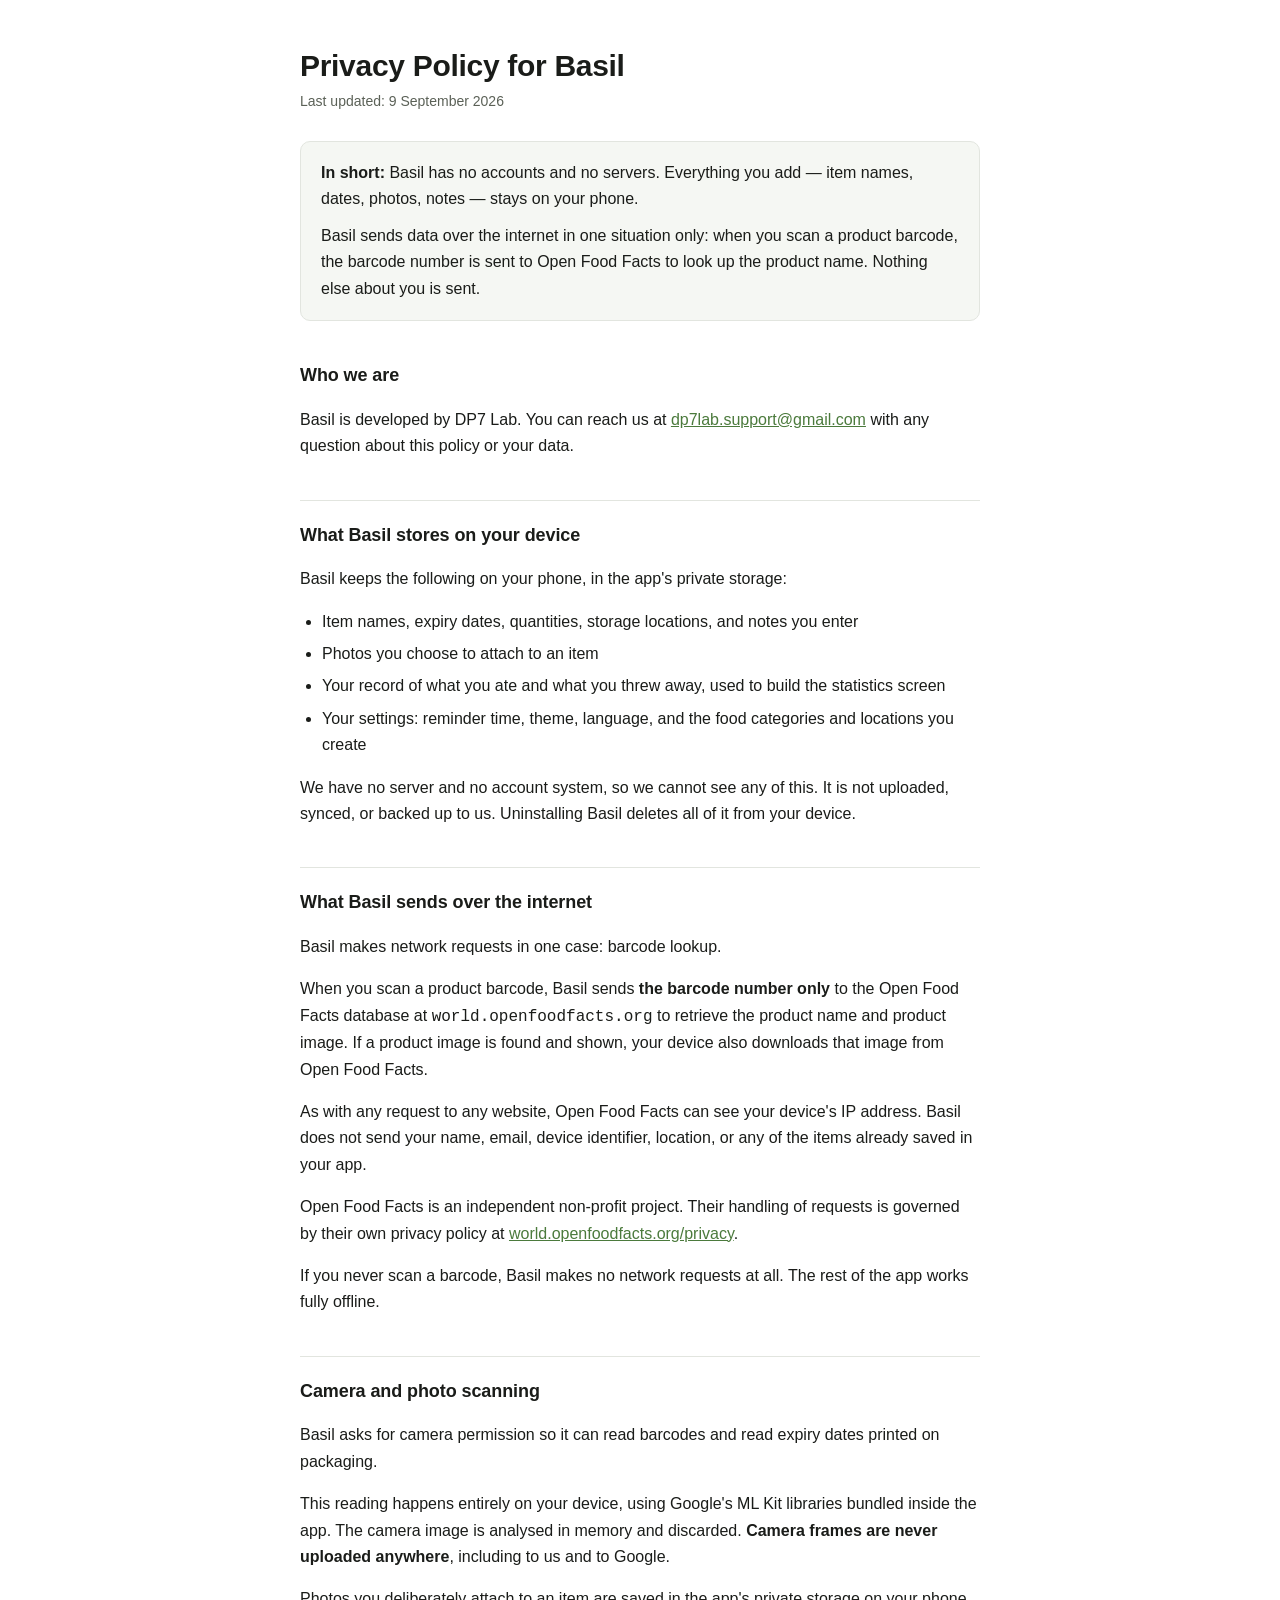
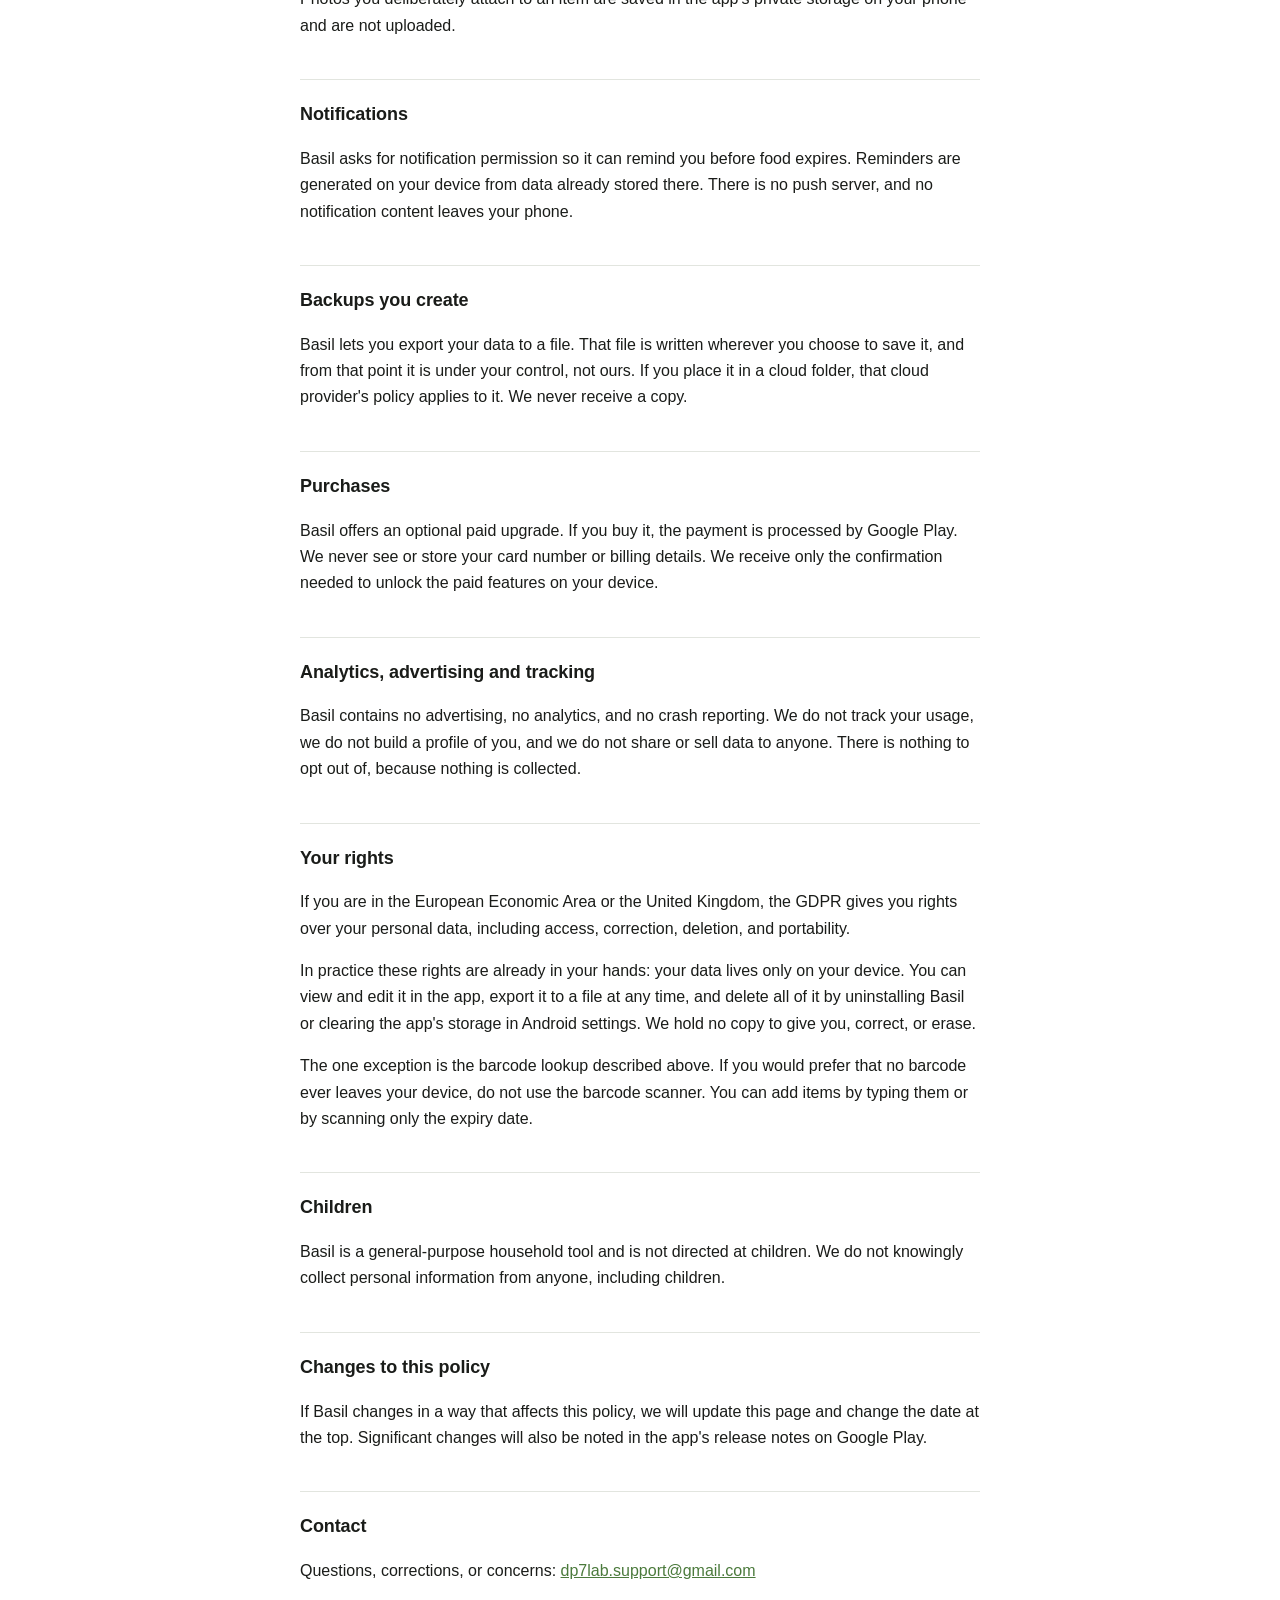
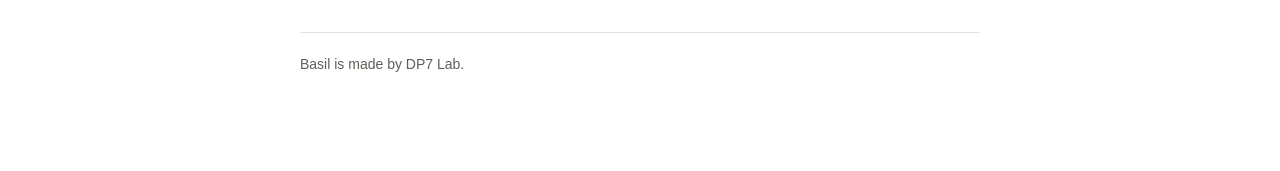
==== privacy.html @ 4e216441 "Trang Basil và chính sách quyền riêng tư Co-Authored-By: Claude Opus 5 <noreply@anthropic.com>" ====
<!doctype html>
<html lang="en">
<head>
<meta charset="utf-8">
<meta name="viewport" content="width=device-width, initial-scale=1">
<title>Basil — Privacy Policy</title>
<style>
  :root {
    color-scheme: light dark;
    --bg: #ffffff;
    --fg: #1a1c19;
    --muted: #5b6157;
    --rule: #e2e5df;
    --accent: #4b7a3c;
    --card: #f5f7f3;
  }
  @media (prefers-color-scheme: dark) {
    :root {
      --bg: #12140f;
      --fg: #e3e5de;
      --muted: #a8b0a2;
      --rule: #2c302a;
      --accent: #9ccb87;
      --card: #1a1d18;
    }
  }
  * { box-sizing: border-box; }
  body {
    margin: 0;
    padding: 48px 20px 96px;
    background: var(--bg);
    color: var(--fg);
    font: 16px/1.65 -apple-system, BlinkMacSystemFont, "Segoe UI", Roboto, Helvetica, Arial, sans-serif;
  }
  main { max-width: 680px; margin: 0 auto; }
  h1 { font-size: 30px; line-height: 1.2; margin: 0 0 6px; letter-spacing: -0.01em; }
  h2 {
    font-size: 18px; margin: 40px 0 10px; padding-top: 20px;
    border-top: 1px solid var(--rule); letter-spacing: -0.005em;
  }
  h2:first-of-type { border-top: 0; padding-top: 0; }
  p, li { color: var(--fg); }
  ul { padding-left: 22px; }
  li { margin: 6px 0; }
  .meta { color: var(--muted); font-size: 14px; margin: 0 0 28px; }
  .summary {
    background: var(--card); border: 1px solid var(--rule); border-radius: 10px;
    padding: 18px 20px; margin: 28px 0 8px;
  }
  .summary p { margin: 0 0 10px; }
  .summary p:last-child { margin-bottom: 0; }
  strong { font-weight: 600; }
  a { color: var(--accent); }
  footer {
    margin-top: 48px; padding-top: 20px; border-top: 1px solid var(--rule);
    color: var(--muted); font-size: 14px;
  }
</style>
</head>
<body>
<main>

<h1>Privacy Policy for Basil</h1>
<p class="meta">Last updated: 9 September 2026</p>

<div class="summary">
  <p><strong>In short:</strong> Basil has no accounts and no servers. Everything you add — item names, dates, photos, notes — stays on your phone.</p>
  <p>Basil sends data over the internet in one situation only: when you scan a product barcode, the barcode number is sent to Open Food Facts to look up the product name. Nothing else about you is sent.</p>
</div>

<h2>Who we are</h2>
<p>Basil is developed by DP7 Lab. You can reach us at <a href="mailto:dp7lab.support@gmail.com">dp7lab.support@gmail.com</a> with any question about this policy or your data.</p>

<h2>What Basil stores on your device</h2>
<p>Basil keeps the following on your phone, in the app's private storage:</p>
<ul>
  <li>Item names, expiry dates, quantities, storage locations, and notes you enter</li>
  <li>Photos you choose to attach to an item</li>
  <li>Your record of what you ate and what you threw away, used to build the statistics screen</li>
  <li>Your settings: reminder time, theme, language, and the food categories and locations you create</li>
</ul>
<p>We have no server and no account system, so we cannot see any of this. It is not uploaded, synced, or backed up to us. Uninstalling Basil deletes all of it from your device.</p>

<h2>What Basil sends over the internet</h2>
<p>Basil makes network requests in one case: barcode lookup.</p>
<p>When you scan a product barcode, Basil sends <strong>the barcode number only</strong> to the Open Food Facts database at <code>world.openfoodfacts.org</code> to retrieve the product name and product image. If a product image is found and shown, your device also downloads that image from Open Food Facts.</p>
<p>As with any request to any website, Open Food Facts can see your device's IP address. Basil does not send your name, email, device identifier, location, or any of the items already saved in your app.</p>
<p>Open Food Facts is an independent non-profit project. Their handling of requests is governed by their own privacy policy at <a href="https://world.openfoodfacts.org/privacy" rel="noopener">world.openfoodfacts.org/privacy</a>.</p>
<p>If you never scan a barcode, Basil makes no network requests at all. The rest of the app works fully offline.</p>

<h2>Camera and photo scanning</h2>
<p>Basil asks for camera permission so it can read barcodes and read expiry dates printed on packaging.</p>
<p>This reading happens entirely on your device, using Google's ML Kit libraries bundled inside the app. The camera image is analysed in memory and discarded. <strong>Camera frames are never uploaded anywhere</strong>, including to us and to Google.</p>
<p>Photos you deliberately attach to an item are saved in the app's private storage on your phone and are not uploaded.</p>

<h2>Notifications</h2>
<p>Basil asks for notification permission so it can remind you before food expires. Reminders are generated on your device from data already stored there. There is no push server, and no notification content leaves your phone.</p>

<h2>Backups you create</h2>
<p>Basil lets you export your data to a file. That file is written wherever you choose to save it, and from that point it is under your control, not ours. If you place it in a cloud folder, that cloud provider's policy applies to it. We never receive a copy.</p>

<h2>Purchases</h2>
<p>Basil offers an optional paid upgrade. If you buy it, the payment is processed by Google Play. We never see or store your card number or billing details. We receive only the confirmation needed to unlock the paid features on your device.</p>

<h2>Analytics, advertising and tracking</h2>
<p>Basil contains no advertising, no analytics, and no crash reporting. We do not track your usage, we do not build a profile of you, and we do not share or sell data to anyone. There is nothing to opt out of, because nothing is collected.</p>

<h2>Your rights</h2>
<p>If you are in the European Economic Area or the United Kingdom, the GDPR gives you rights over your personal data, including access, correction, deletion, and portability.</p>
<p>In practice these rights are already in your hands: your data lives only on your device. You can view and edit it in the app, export it to a file at any time, and delete all of it by uninstalling Basil or clearing the app's storage in Android settings. We hold no copy to give you, correct, or erase.</p>
<p>The one exception is the barcode lookup described above. If you would prefer that no barcode ever leaves your device, do not use the barcode scanner. You can add items by typing them or by scanning only the expiry date.</p>

<h2>Children</h2>
<p>Basil is a general-purpose household tool and is not directed at children. We do not knowingly collect personal information from anyone, including children.</p>

<h2>Changes to this policy</h2>
<p>If Basil changes in a way that affects this policy, we will update this page and change the date at the top. Significant changes will also be noted in the app's release notes on Google Play.</p>

<h2>Contact</h2>
<p>Questions, corrections, or concerns: <a href="mailto:dp7lab.support@gmail.com">dp7lab.support@gmail.com</a></p>

<footer>Basil is made by DP7 Lab.</footer>

</main>
</body>
</html>
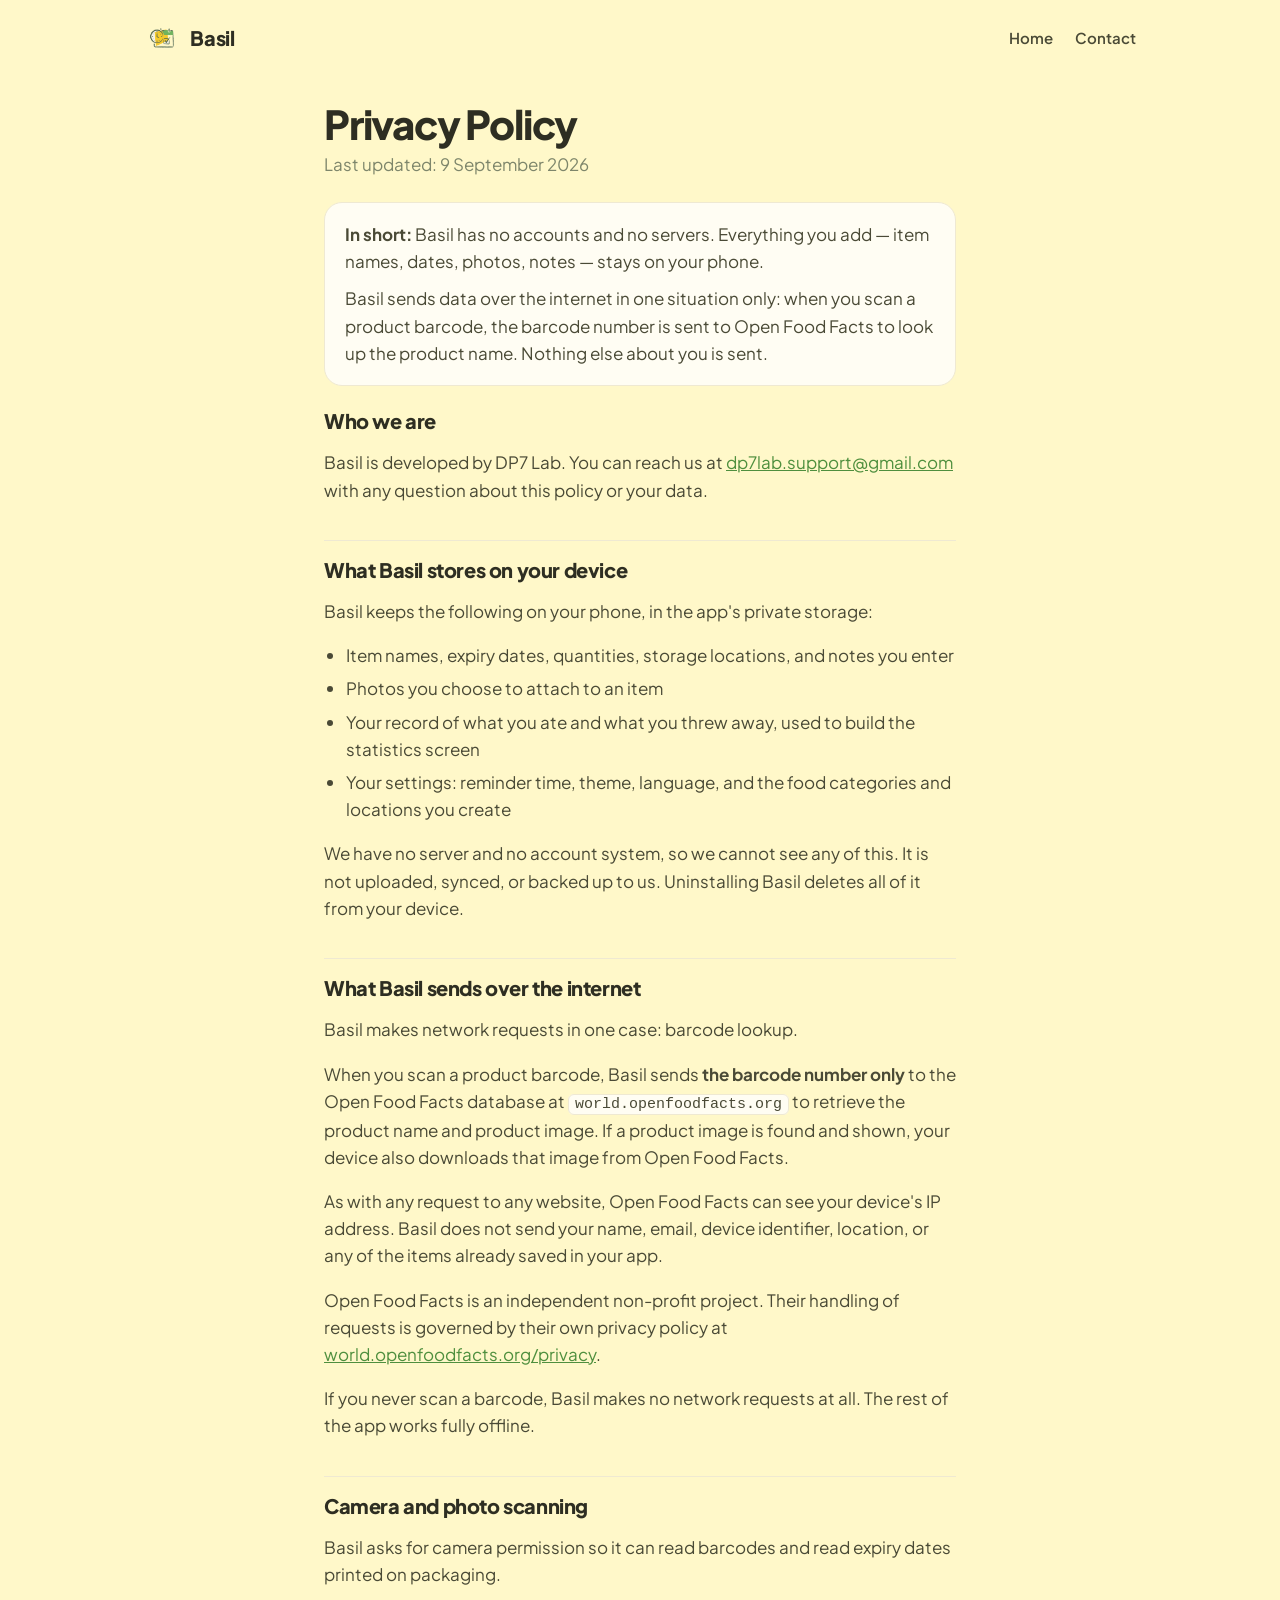
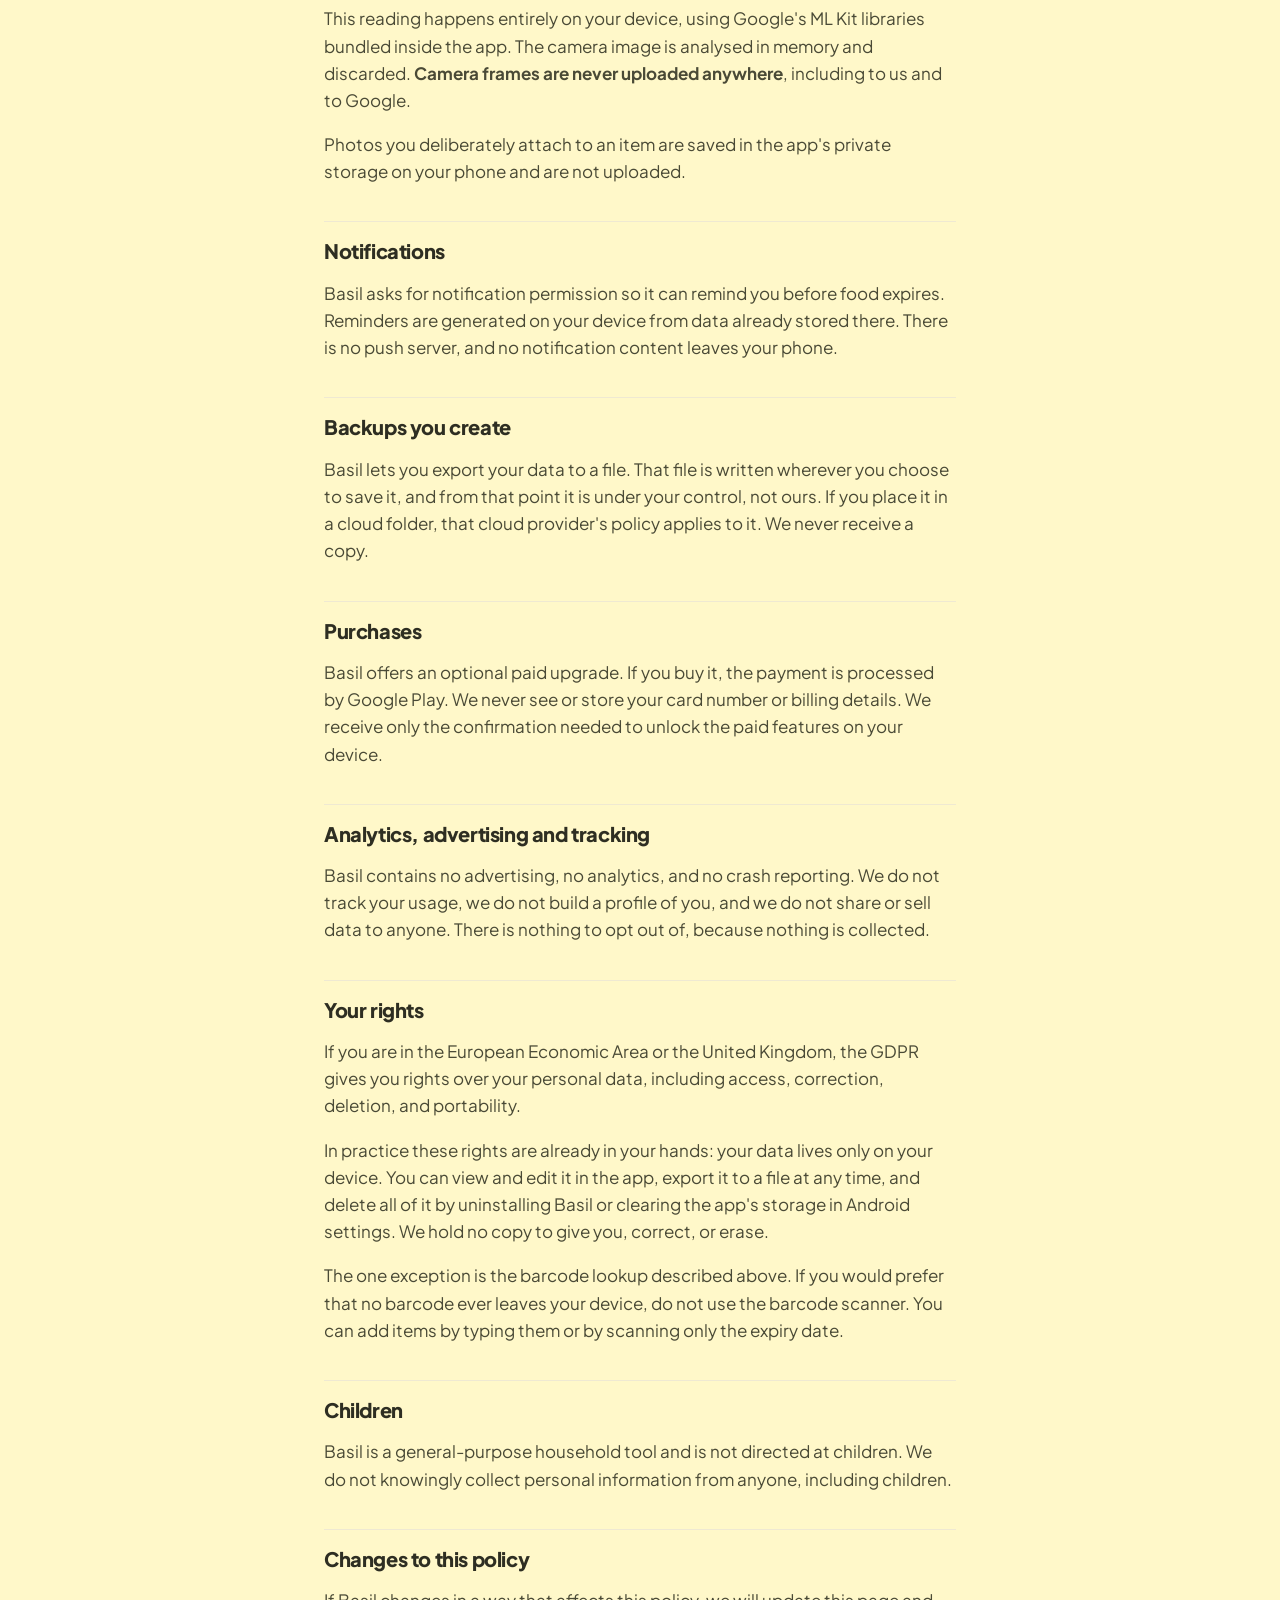
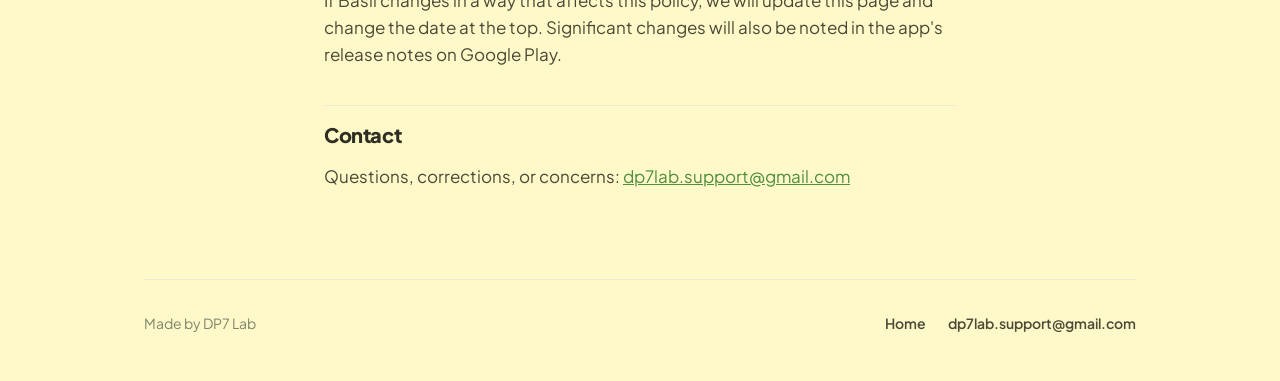
==== commit 0b678216: "Làm lại trang giới thiệu: logo thật, ảnh không khung giả, bố cục gọn, chính sách cùng thiết kế Co-Au" ====
--- a/privacy.html
+++ b/privacy.html
@@ -3,65 +3,32 @@
 <head>
 <meta charset="utf-8">
 <meta name="viewport" content="width=device-width, initial-scale=1">
-<title>Basil — Privacy Policy</title>
-<style>
-  :root {
-    color-scheme: light dark;
-    --bg: #ffffff;
-    --fg: #1a1c19;
-    --muted: #5b6157;
-    --rule: #e2e5df;
-    --accent: #4b7a3c;
-    --card: #f5f7f3;
-  }
-  @media (prefers-color-scheme: dark) {
-    :root {
-      --bg: #12140f;
-      --fg: #e3e5de;
-      --muted: #a8b0a2;
-      --rule: #2c302a;
-      --accent: #9ccb87;
-      --card: #1a1d18;
-    }
-  }
-  * { box-sizing: border-box; }
-  body {
-    margin: 0;
-    padding: 48px 20px 96px;
-    background: var(--bg);
-    color: var(--fg);
-    font: 16px/1.65 -apple-system, BlinkMacSystemFont, "Segoe UI", Roboto, Helvetica, Arial, sans-serif;
-  }
-  main { max-width: 680px; margin: 0 auto; }
-  h1 { font-size: 30px; line-height: 1.2; margin: 0 0 6px; letter-spacing: -0.01em; }
-  h2 {
-    font-size: 18px; margin: 40px 0 10px; padding-top: 20px;
-    border-top: 1px solid var(--rule); letter-spacing: -0.005em;
-  }
-  h2:first-of-type { border-top: 0; padding-top: 0; }
-  p, li { color: var(--fg); }
-  ul { padding-left: 22px; }
-  li { margin: 6px 0; }
-  .meta { color: var(--muted); font-size: 14px; margin: 0 0 28px; }
-  .summary {
-    background: var(--card); border: 1px solid var(--rule); border-radius: 10px;
-    padding: 18px 20px; margin: 28px 0 8px;
-  }
-  .summary p { margin: 0 0 10px; }
-  .summary p:last-child { margin-bottom: 0; }
-  strong { font-weight: 600; }
-  a { color: var(--accent); }
-  footer {
-    margin-top: 48px; padding-top: 20px; border-top: 1px solid var(--rule);
-    color: var(--muted); font-size: 14px;
-  }
-</style>
+<title>Privacy Policy — Basil</title>
+<meta name="description" content="How Basil handles your data: no account, no servers, everything stays on your phone.">
+<link rel="icon" type="image/png" href="img/favicon.png">
+<link rel="apple-touch-icon" href="img/apple-touch-icon.png">
+<link rel="preconnect" href="https://fonts.googleapis.com">
+<link rel="preconnect" href="https://fonts.gstatic.com" crossorigin>
+<link href="https://fonts.googleapis.com/css2?family=Plus+Jakarta+Sans:wght@400;500;600;700;800&display=swap" rel="stylesheet">
+<link rel="stylesheet" href="style.css">
 </head>
 <body>
-<main>
+<div class="wrap">
 
-<h1>Privacy Policy for Basil</h1>
-<p class="meta">Last updated: 9 September 2026</p>
+  <nav>
+    <a class="brand" href="./"><img src="img/logo.png" alt="" width="36" height="36">Basil</a>
+    <div class="links">
+      <a href="./">Home</a>
+      <a href="mailto:dp7lab.support@gmail.com">Contact</a>
+    </div>
+  </nav>
+
+</div>
+<div class="narrow">
+<article>
+
+<h1>Privacy Policy</h1>
+<p class="muted" style="margin:0">Last updated: 9 September 2026</p>
 
 <div class="summary">
   <p><strong>In short:</strong> Basil has no accounts and no servers. Everything you add — item names, dates, photos, notes — stays on your phone.</p>
@@ -119,8 +86,16 @@
 <h2>Contact</h2>
 <p>Questions, corrections, or concerns: <a href="mailto:dp7lab.support@gmail.com">dp7lab.support@gmail.com</a></p>
 
-<footer>Basil is made by DP7 Lab.</footer>
-
-</main>
+</article>
+</div>
+<div class="wrap">
+  <footer>
+    <div>Made by DP7 Lab</div>
+    <div class="links">
+      <a href="./">Home</a>
+      <a href="mailto:dp7lab.support@gmail.com">dp7lab.support@gmail.com</a>
+    </div>
+  </footer>
+</div>
 </body>
 </html>
--- a/style.css
+++ b/style.css
@@ -0,0 +1,109 @@
+:root {
+  color-scheme: light;
+  --cream: #FFF8C9;
+  --cream-soft: #FFFBDD;
+  --paper: #FFFDF3;
+  --butter: #E9B83F;
+  --butter-deep: #DCA82C;
+  --on-butter: #3D3212;
+  --leaf: #71B45F;
+  --leaf-deep: #4F8F3E;
+  --ink: #4A4A36;
+  --ink-2: #2E2E22;
+  --muted: #7E866B;
+  --border: #EFE9D2;
+  --urgent: #E0603F;
+  --amber: #E6A23C;
+}
+* { box-sizing: border-box; }
+html { scroll-behavior: smooth; }
+body {
+  margin: 0;
+  background: var(--cream);
+  color: var(--ink);
+  font-family: "Plus Jakarta Sans", -apple-system, BlinkMacSystemFont, "Segoe UI", Roboto, Helvetica, Arial, sans-serif;
+  font-size: 17px; line-height: 1.6;
+  -webkit-font-smoothing: antialiased;
+}
+a { color: var(--leaf-deep); }
+img { max-width: 100%; display: block; }
+.wrap { max-width: 1040px; margin: 0 auto; padding: 0 24px; }
+.narrow { max-width: 680px; margin: 0 auto; padding: 0 24px; }
+
+/* nav */
+nav { display: flex; align-items: center; justify-content: space-between; padding: 20px 0; }
+.brand { display: flex; align-items: center; gap: 10px; font-weight: 800; font-size: 20px; color: var(--ink-2); text-decoration: none; letter-spacing: -0.01em; }
+.brand img { width: 36px; height: 36px; border-radius: 10px; }
+nav .links { display: flex; gap: 22px; font-size: 15px; font-weight: 600; }
+nav .links a { color: var(--ink); text-decoration: none; }
+nav .links a:hover { color: var(--leaf-deep); }
+
+/* type */
+h1 { font-size: clamp(38px, 6vw, 62px); line-height: 1.02; letter-spacing: -0.03em; margin: 0 0 18px; color: var(--ink-2); font-weight: 800; }
+h2 { font-size: clamp(26px, 3.4vw, 34px); line-height: 1.12; letter-spacing: -0.02em; margin: 0 0 12px; color: var(--ink-2); font-weight: 800; }
+.eyebrow { display: inline-flex; align-items: center; gap: 8px; font-size: 13px; font-weight: 700; letter-spacing: .08em; text-transform: uppercase; color: var(--leaf-deep); margin-bottom: 16px; }
+.eyebrow::before { content: ""; width: 8px; height: 8px; border-radius: 50%; background: var(--leaf); }
+.lead { font-size: 19px; color: var(--ink); max-width: 560px; margin: 0 auto 28px; }
+.lead strong { color: var(--ink-2); }
+.muted { color: var(--muted); }
+
+/* buttons */
+.btn { display: inline-flex; align-items: center; gap: 10px; padding: 13px 22px; border-radius: 999px; font-weight: 700; text-decoration: none; font-size: 16px; border: 2px solid transparent; }
+.btn-primary { background: var(--butter); color: var(--on-butter); }
+.btn-primary:hover { background: var(--butter-deep); }
+.btn-ghost { border-color: var(--border); color: var(--ink); background: var(--paper); }
+.btn-ghost:hover { border-color: var(--leaf); }
+.btn-soon { background: var(--paper); color: var(--muted); border-color: var(--border); cursor: default; }
+
+/* hero */
+.hero { text-align: center; padding: 56px 0 36px; }
+.hero .cta { display: flex; flex-wrap: wrap; gap: 12px; justify-content: center; }
+.fineprint { margin-top: 16px; font-size: 14px; color: var(--muted); }
+.fineprint span + span::before { content: "·"; margin: 0 8px; }
+
+/* screenshots */
+.screens { display: grid; grid-template-columns: repeat(3, 1fr); gap: 26px; padding: 28px 0 8px; }
+.screen { text-align: center; }
+.screen img { width: 100%; border-radius: 22px; border: 1px solid var(--border); box-shadow: 0 18px 40px -22px rgba(46,46,34,.45); background: var(--paper); }
+.screen figcaption { margin-top: 14px; font-size: 15px; font-weight: 600; color: var(--ink); }
+
+/* sections */
+section { padding: 48px 0; }
+.features { display: grid; grid-template-columns: repeat(3, 1fr); gap: 20px; }
+.card { background: var(--paper); border: 1px solid var(--border); border-radius: 22px; padding: 24px 24px 22px; }
+.card .k { display: inline-grid; place-items: center; width: 42px; height: 42px; border-radius: 13px; font-weight: 800; margin-bottom: 14px; font-size: 18px; }
+.k-leaf { background: rgba(113,180,95,.16); color: var(--leaf-deep); }
+.k-amber { background: rgba(230,162,60,.18); color: #A86D14; }
+.k-urgent { background: rgba(224,96,63,.14); color: var(--urgent); }
+.card h3 { margin: 0 0 6px; font-size: 19px; color: var(--ink-2); letter-spacing: -0.01em; }
+.card p { margin: 0; font-size: 15.5px; color: var(--ink); }
+
+/* privacy note */
+.note { background: var(--paper); border: 1px solid var(--border); border-radius: 24px; padding: 32px; display: grid; grid-template-columns: 1fr auto; gap: 24px; align-items: center; }
+.note p { margin: 0; max-width: 620px; }
+.note h2 { margin-bottom: 8px; }
+
+/* article (privacy page) */
+article { padding: 28px 0 40px; }
+article h1 { font-size: clamp(30px, 4.6vw, 40px); margin-bottom: 6px; }
+article h2 { font-size: 20px; margin: 36px 0 8px; padding-top: 18px; border-top: 1px solid var(--border); }
+article h2:first-of-type { border-top: 0; padding-top: 0; margin-top: 24px; }
+article ul { padding-left: 22px; }
+article li { margin: 6px 0; }
+article code { font-size: 15px; background: var(--paper); border: 1px solid var(--border); border-radius: 6px; padding: 1px 6px; }
+.summary { background: var(--paper); border: 1px solid var(--border); border-radius: 18px; padding: 18px 20px; margin: 24px 0 8px; }
+.summary p { margin: 0 0 10px; }
+.summary p:last-child { margin-bottom: 0; }
+
+footer { padding: 32px 0 48px; color: var(--muted); font-size: 14px; display: flex; flex-wrap: wrap; gap: 14px 24px; justify-content: space-between; align-items: center; border-top: 1px solid var(--border); margin-top: 32px; }
+footer a { color: var(--ink); text-decoration: none; font-weight: 600; }
+footer a:hover { color: var(--leaf-deep); }
+footer .links { display: flex; gap: 22px; }
+
+@media (max-width: 820px) {
+  nav .links { gap: 16px; }
+  .screens { grid-template-columns: repeat(3, minmax(230px, 1fr)); overflow-x: auto; scroll-snap-type: x mandatory; padding-bottom: 16px; margin: 0 -24px; padding-inline: 24px; }
+  .screen { scroll-snap-align: center; }
+  .features { grid-template-columns: 1fr; }
+  .note { grid-template-columns: 1fr; padding: 26px 22px; }
+}
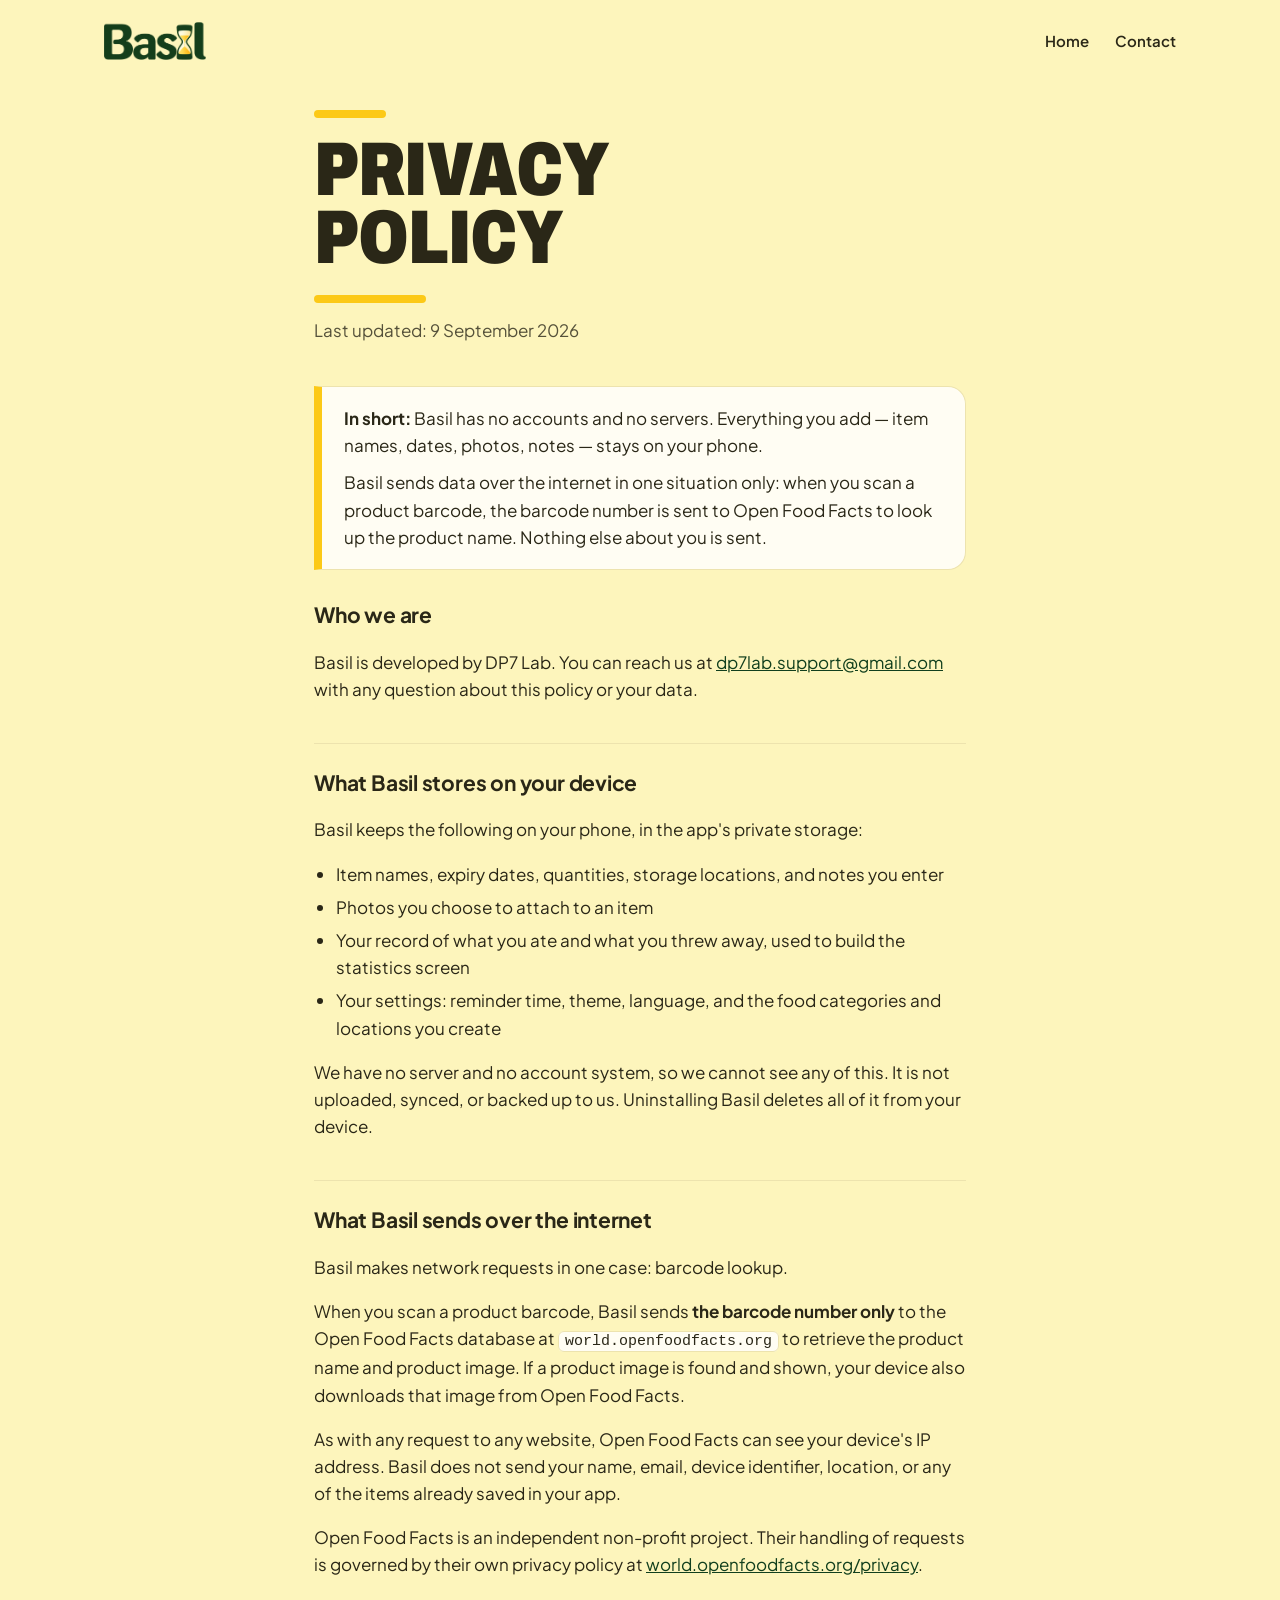
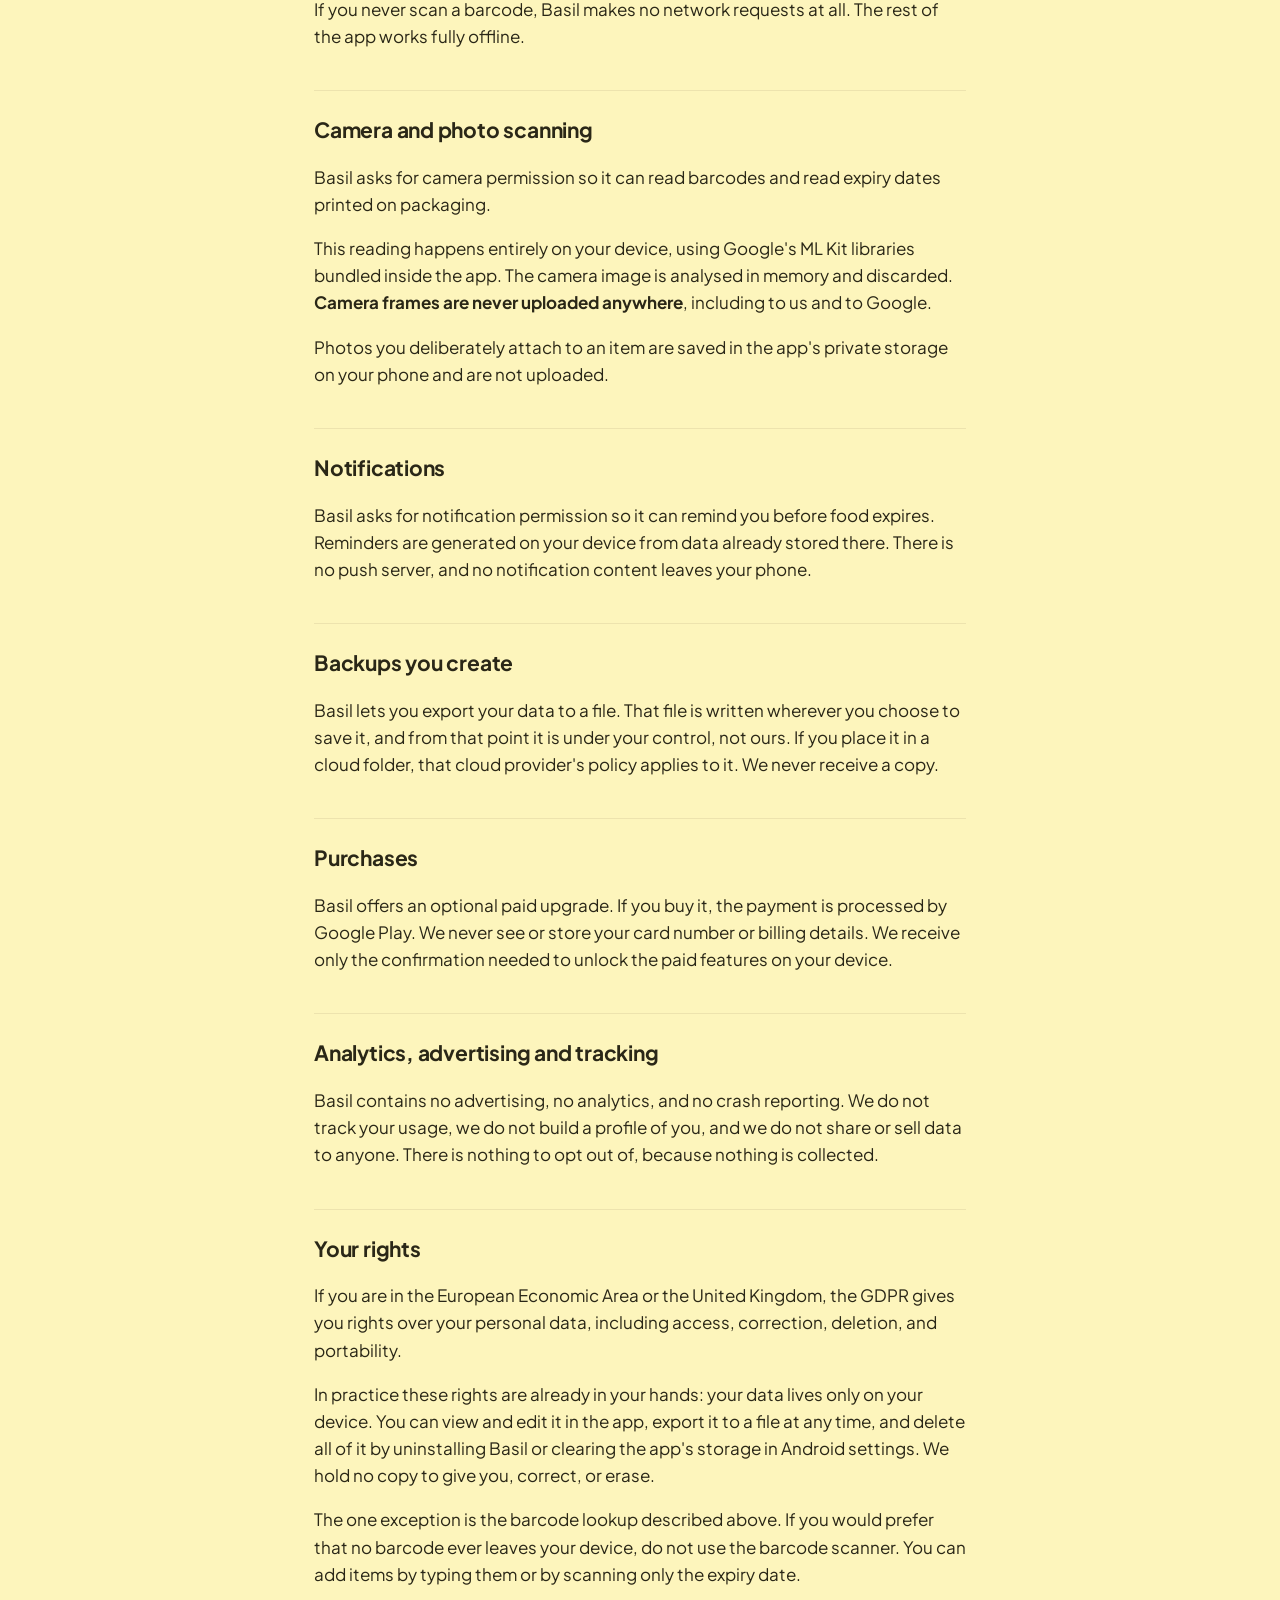
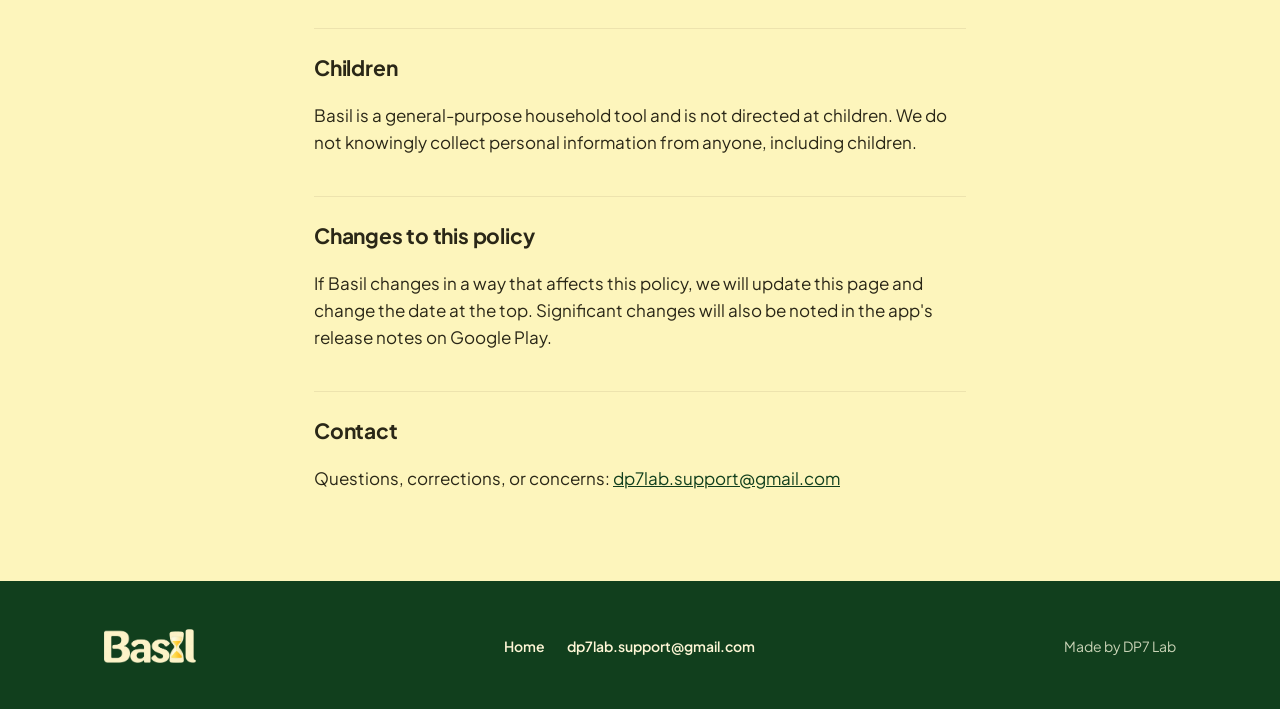
==== commit 2d9570a2: "Thiết kế lại trang theo nhận diện mới Logo chữ Basil mới ở đầu và chân trang, favicon và icon chạm c" ====
--- a/privacy.html
+++ b/privacy.html
@@ -9,26 +9,26 @@
 <link rel="apple-touch-icon" href="img/apple-touch-icon.png">
 <link rel="preconnect" href="https://fonts.googleapis.com">
 <link rel="preconnect" href="https://fonts.gstatic.com" crossorigin>
-<link href="https://fonts.googleapis.com/css2?family=Plus+Jakarta+Sans:wght@400;500;600;700;800&display=swap" rel="stylesheet">
+<meta name="theme-color" content="#FDF5BC">
+<link href="https://fonts.googleapis.com/css2?family=Archivo:wdth,wght@62..125,800..900&family=Plus+Jakarta+Sans:wght@400;500;600;700&display=swap" rel="stylesheet">
 <link rel="stylesheet" href="style.css">
 </head>
 <body>
-<div class="wrap">
-
+<header class="wrap">
   <nav>
-    <a class="brand" href="./"><img src="img/logo.png" alt="" width="36" height="36">Basil</a>
+    <a class="brand" href="./"><img src="img/wordmark.png" alt="Basil" width="480" height="178"></a>
     <div class="links">
       <a href="./">Home</a>
       <a href="mailto:dp7lab.support@gmail.com">Contact</a>
     </div>
   </nav>
-
+</header>
+<div class="narrow">
+<div class="page-head">
+  <h1 class="display lg bars">Privacy<br>policy</h1>
+  <p class="muted" style="margin:14px 0 0">Last updated: 9 September 2026</p>
 </div>
-<div class="narrow">
 <article>
-
-<h1>Privacy Policy</h1>
-<p class="muted" style="margin:0">Last updated: 9 September 2026</p>
 
 <div class="summary">
   <p><strong>In short:</strong> Basil has no accounts and no servers. Everything you add — item names, dates, photos, notes — stays on your phone.</p>
@@ -88,14 +88,15 @@
 
 </article>
 </div>
-<div class="wrap">
-  <footer>
-    <div>Made by DP7 Lab</div>
+<footer class="site-footer">
+  <div class="wrap">
+    <img src="img/wordmark-cream.png" alt="Basil" width="480" height="178">
     <div class="links">
       <a href="./">Home</a>
       <a href="mailto:dp7lab.support@gmail.com">dp7lab.support@gmail.com</a>
     </div>
-  </footer>
-</div>
+    <div>Made by DP7 Lab</div>
+  </div>
+</footer>
 </body>
 </html>
--- a/style.css
+++ b/style.css
@@ -1,109 +1,168 @@
 :root {
   color-scheme: light;
-  --cream: #FFF8C9;
-  --cream-soft: #FFFBDD;
+  --butter: #FDF5BC;
+  --butter-logo: #FDF18F;
+  --cream: #FFFBE3;
   --paper: #FFFDF3;
-  --butter: #E9B83F;
-  --butter-deep: #DCA82C;
-  --on-butter: #3D3212;
-  --leaf: #71B45F;
-  --leaf-deep: #4F8F3E;
-  --ink: #4A4A36;
-  --ink-2: #2E2E22;
-  --muted: #7E866B;
-  --border: #EFE9D2;
-  --urgent: #E0603F;
-  --amber: #E6A23C;
+  --forest: #113F1D;
+  --forest-2: #0C3317;
+  --sand: #FCC917;
+  --sand-deep: #E9B210;
+  --ink: #2A2717;
+  --ink-soft: #55513A;
+  --on-forest: #FEF6D6;
+  --on-forest-soft: #C9D3B6;
+  --line: #EDE3AE;
+  --urgent: #D9542F;
+  --amber: #C98612;
+  --display: "Archivo", "Arial Narrow", "Helvetica Neue", Arial, sans-serif;
+  --body: "Plus Jakarta Sans", -apple-system, BlinkMacSystemFont, "Segoe UI", Roboto, Helvetica, Arial, sans-serif;
 }
 * { box-sizing: border-box; }
 html { scroll-behavior: smooth; }
 body {
   margin: 0;
-  background: var(--cream);
+  background: var(--butter);
   color: var(--ink);
-  font-family: "Plus Jakarta Sans", -apple-system, BlinkMacSystemFont, "Segoe UI", Roboto, Helvetica, Arial, sans-serif;
+  font-family: var(--body);
   font-size: 17px; line-height: 1.6;
   -webkit-font-smoothing: antialiased;
 }
-a { color: var(--leaf-deep); }
+a { color: var(--forest); }
 img { max-width: 100%; display: block; }
-.wrap { max-width: 1040px; margin: 0 auto; padding: 0 24px; }
-.narrow { max-width: 680px; margin: 0 auto; padding: 0 24px; }
+.wrap { max-width: 1120px; margin: 0 auto; padding: 0 24px; }
+.narrow { max-width: 700px; margin: 0 auto; padding: 0 24px; }
 
 /* nav */
-nav { display: flex; align-items: center; justify-content: space-between; padding: 20px 0; }
-.brand { display: flex; align-items: center; gap: 10px; font-weight: 800; font-size: 20px; color: var(--ink-2); text-decoration: none; letter-spacing: -0.01em; }
-.brand img { width: 36px; height: 36px; border-radius: 10px; }
-nav .links { display: flex; gap: 22px; font-size: 15px; font-weight: 600; }
+nav { display: flex; align-items: center; justify-content: space-between; padding: 22px 0; }
+.brand img { height: 38px; width: auto; }
+nav .links { display: flex; gap: 26px; font-size: 15px; font-weight: 600; }
 nav .links a { color: var(--ink); text-decoration: none; }
-nav .links a:hover { color: var(--leaf-deep); }
+nav .links a:hover { color: var(--forest); text-decoration: underline; text-underline-offset: 4px; }
 
-/* type */
-h1 { font-size: clamp(38px, 6vw, 62px); line-height: 1.02; letter-spacing: -0.03em; margin: 0 0 18px; color: var(--ink-2); font-weight: 800; }
-h2 { font-size: clamp(26px, 3.4vw, 34px); line-height: 1.12; letter-spacing: -0.02em; margin: 0 0 12px; color: var(--ink-2); font-weight: 800; }
-.eyebrow { display: inline-flex; align-items: center; gap: 8px; font-size: 13px; font-weight: 700; letter-spacing: .08em; text-transform: uppercase; color: var(--leaf-deep); margin-bottom: 16px; }
-.eyebrow::before { content: ""; width: 8px; height: 8px; border-radius: 50%; background: var(--leaf); }
-.lead { font-size: 19px; color: var(--ink); max-width: 560px; margin: 0 auto 28px; }
-.lead strong { color: var(--ink-2); }
-.muted { color: var(--muted); }
+/* display type, in the voice of the store images */
+.display {
+  font-family: var(--display);
+  font-stretch: 78%;
+  font-weight: 900;
+  text-transform: uppercase;
+  line-height: .9;
+  letter-spacing: -0.005em;
+  margin: 0;
+  color: var(--ink);
+}
+.display.xl { font-size: clamp(54px, 8.4vw, 104px); }
+.display.lg { font-size: clamp(44px, 6vw, 76px); }
+.bars { position: relative; padding: 26px 0 30px; }
+.bars::before, .bars::after { content: ""; position: absolute; left: 0; height: 8px; border-radius: 8px; background: var(--sand); }
+.bars::before { top: 0; width: 72px; }
+.bars::after { bottom: 0; width: 112px; }
+.on-forest .display { color: var(--on-forest); }
+.lead { font-size: 20px; line-height: 1.5; color: var(--ink-soft); margin: 18px 0 0; max-width: 30ch; }
+.on-forest .lead { color: var(--on-forest-soft); }
 
 /* buttons */
-.btn { display: inline-flex; align-items: center; gap: 10px; padding: 13px 22px; border-radius: 999px; font-weight: 700; text-decoration: none; font-size: 16px; border: 2px solid transparent; }
-.btn-primary { background: var(--butter); color: var(--on-butter); }
-.btn-primary:hover { background: var(--butter-deep); }
-.btn-ghost { border-color: var(--border); color: var(--ink); background: var(--paper); }
-.btn-ghost:hover { border-color: var(--leaf); }
-.btn-soon { background: var(--paper); color: var(--muted); border-color: var(--border); cursor: default; }
+.btn { display: inline-flex; align-items: center; gap: 10px; padding: 14px 24px; border-radius: 999px; font-weight: 700; text-decoration: none; font-size: 16px; border: 2px solid transparent; }
+.btn-forest { background: var(--forest); color: var(--on-forest); }
+.btn-forest:hover { background: var(--forest-2); }
+.btn-line { border-color: var(--ink); color: var(--ink); }
+.btn-line:hover { background: var(--ink); color: var(--butter); }
+.btn-soon { background: var(--sand); color: var(--ink); cursor: default; }
+.btn-soon svg { width: 20px; height: 20px; }
 
 /* hero */
-.hero { text-align: center; padding: 56px 0 36px; }
-.hero .cta { display: flex; flex-wrap: wrap; gap: 12px; justify-content: center; }
-.fineprint { margin-top: 16px; font-size: 14px; color: var(--muted); }
+.hero { display: grid; grid-template-columns: 1.15fr .85fr; gap: 40px; align-items: center; padding: 36px 0 64px; }
+.cta { display: flex; flex-wrap: wrap; gap: 12px; margin-top: 32px; }
+.fineprint { margin-top: 18px; font-size: 14px; color: var(--ink-soft); }
 .fineprint span + span::before { content: "·"; margin: 0 8px; }
 
-/* screenshots */
-.screens { display: grid; grid-template-columns: repeat(3, 1fr); gap: 26px; padding: 28px 0 8px; }
-.screen { text-align: center; }
-.screen img { width: 100%; border-radius: 22px; border: 1px solid var(--border); box-shadow: 0 18px 40px -22px rgba(46,46,34,.45); background: var(--paper); }
-.screen figcaption { margin-top: 14px; font-size: 15px; font-weight: 600; color: var(--ink); }
+/* phones (cut out of the store art, transparent around the bezel) */
+.phone { justify-self: center; width: min(296px, 74vw); height: auto; filter: drop-shadow(0 30px 34px rgba(42, 39, 23, .28)); }
+.on-forest .phone { filter: drop-shadow(0 30px 40px rgba(0, 0, 0, .45)); }
 
-/* sections */
-section { padding: 48px 0; }
-.features { display: grid; grid-template-columns: repeat(3, 1fr); gap: 20px; }
-.card { background: var(--paper); border: 1px solid var(--border); border-radius: 22px; padding: 24px 24px 22px; }
-.card .k { display: inline-grid; place-items: center; width: 42px; height: 42px; border-radius: 13px; font-weight: 800; margin-bottom: 14px; font-size: 18px; }
-.k-leaf { background: rgba(113,180,95,.16); color: var(--leaf-deep); }
-.k-amber { background: rgba(230,162,60,.18); color: #A86D14; }
-.k-urgent { background: rgba(224,96,63,.14); color: var(--urgent); }
-.card h3 { margin: 0 0 6px; font-size: 19px; color: var(--ink-2); letter-spacing: -0.01em; }
-.card p { margin: 0; font-size: 15.5px; color: var(--ink); }
+/* feature bands */
+.band { padding: 96px 0; }
+.band.cream { background: var(--cream); }
+.band.forest { background: var(--forest); }
+.band.butter { background: var(--butter); }
+.split { display: grid; grid-template-columns: 1fr 1fr; gap: 56px; align-items: center; }
+.split.flip > .visual { order: -1; }
+.split p.body { font-size: 18px; color: var(--ink-soft); margin: 18px 0 0; max-width: 46ch; }
+.on-forest p.body { color: var(--on-forest-soft); }
+.ticks { list-style: none; padding: 0; margin: 22px 0 0; display: grid; gap: 10px; }
+.ticks li { display: flex; gap: 12px; align-items: baseline; font-weight: 600; color: var(--ink); }
+.ticks li::before { content: ""; flex: none; width: 10px; height: 10px; border-radius: 3px; background: var(--sand); transform: translateY(-1px); }
+.on-forest .ticks li { color: var(--on-forest); }
 
-/* privacy note */
-.note { background: var(--paper); border: 1px solid var(--border); border-radius: 24px; padding: 32px; display: grid; grid-template-columns: 1fr auto; gap: 24px; align-items: center; }
-.note p { margin: 0; max-width: 620px; }
-.note h2 { margin-bottom: 8px; }
+/* the real reminder, as Basil posts it: one notification, one line per item */
+.notif-stage { justify-self: center; width: min(420px, 100%); display: grid; gap: 14px; }
+.notif {
+  background: var(--paper); color: var(--ink); border-radius: 26px; padding: 16px 18px 18px;
+  box-shadow: 0 24px 50px -24px rgba(0, 0, 0, .6);
+}
+.notif-head { display: flex; align-items: center; gap: 8px; font-size: 13px; color: var(--ink-soft); }
+.notif-head .app-ico { width: 22px; height: 22px; border-radius: 50%; background: var(--forest); display: grid; place-items: center; }
+.notif-head .app-ico img { width: 9px; filter: brightness(0) invert(1); }
+.notif-head .when { margin-left: auto; }
+.notif h4 { margin: 10px 0 6px; font-size: 17px; line-height: 1.3; }
+.notif ul { list-style: none; margin: 0; padding: 0; font-size: 15px; color: var(--ink-soft); display: grid; gap: 3px; }
+.notif li b { color: var(--ink); font-weight: 600; }
+.notif .t-today { color: var(--urgent); font-weight: 600; }
+.notif .t-soon { color: var(--amber); font-weight: 600; }
+.widget-card {
+  background: rgba(30, 31, 22, .72); color: var(--on-forest); border-radius: 24px; padding: 16px 18px;
+  display: grid; gap: 8px; font-size: 14px; backdrop-filter: blur(6px);
+}
+.widget-card .w-title { font-weight: 700; font-size: 15px; margin-bottom: 2px; }
+.widget-card .row { display: flex; justify-content: space-between; align-items: center; }
+.widget-card .pill { border-radius: 10px; padding: 2px 9px; font-size: 12.5px; font-weight: 600; }
+.pill.red { color: #F58B6A; background: rgba(245, 139, 106, .2); }
+.pill.amber { color: #F0B65A; background: rgba(240, 182, 90, .2); }
+.pill.green { color: #8FCB7D; background: rgba(143, 203, 125, .2); }
+.caption { font-size: 13px; color: var(--on-forest-soft); text-align: center; margin: 4px 0 0; }
+
+/* facts strip */
+.facts { display: grid; grid-template-columns: repeat(4, 1fr); gap: 16px; }
+.fact { background: var(--paper); border: 1.5px solid var(--line); border-radius: 22px; padding: 22px 22px 20px; }
+.fact b { display: block; font-family: var(--display); font-stretch: 78%; font-weight: 900; text-transform: uppercase; font-size: 26px; line-height: 1; color: var(--forest); margin-bottom: 8px; }
+.fact span { font-size: 15px; color: var(--ink-soft); }
+
+/* privacy call-out */
+.private { display: grid; grid-template-columns: 1.2fr .8fr; gap: 40px; align-items: end; }
+.private .cta { margin-top: 0; justify-content: flex-end; }
 
 /* article (privacy page) */
-article { padding: 28px 0 40px; }
-article h1 { font-size: clamp(30px, 4.6vw, 40px); margin-bottom: 6px; }
-article h2 { font-size: 20px; margin: 36px 0 8px; padding-top: 18px; border-top: 1px solid var(--border); }
-article h2:first-of-type { border-top: 0; padding-top: 0; margin-top: 24px; }
+.page-head { padding: 28px 0 8px; }
+article { padding: 8px 0 72px; }
+article h2 { font-family: var(--body); font-size: 21px; letter-spacing: -0.01em; margin: 40px 0 8px; padding-top: 22px; border-top: 1.5px solid var(--line); color: var(--ink); }
+article h2:first-of-type { border-top: 0; padding-top: 0; margin-top: 28px; }
 article ul { padding-left: 22px; }
 article li { margin: 6px 0; }
-article code { font-size: 15px; background: var(--paper); border: 1px solid var(--border); border-radius: 6px; padding: 1px 6px; }
-.summary { background: var(--paper); border: 1px solid var(--border); border-radius: 18px; padding: 18px 20px; margin: 24px 0 8px; }
+article code { font-size: 15px; background: var(--paper); border: 1px solid var(--line); border-radius: 6px; padding: 1px 6px; }
+.muted { color: var(--ink-soft); }
+.summary { background: var(--paper); border: 1.5px solid var(--line); border-left: 8px solid var(--sand); border-radius: 0 18px 18px 0; padding: 18px 22px; margin: 26px 0 8px; }
 .summary p { margin: 0 0 10px; }
 .summary p:last-child { margin-bottom: 0; }
 
-footer { padding: 32px 0 48px; color: var(--muted); font-size: 14px; display: flex; flex-wrap: wrap; gap: 14px 24px; justify-content: space-between; align-items: center; border-top: 1px solid var(--border); margin-top: 32px; }
-footer a { color: var(--ink); text-decoration: none; font-weight: 600; }
-footer a:hover { color: var(--leaf-deep); }
-footer .links { display: flex; gap: 22px; }
+/* footer */
+.site-footer { background: var(--forest); color: var(--on-forest-soft); }
+.site-footer .wrap { padding-top: 48px; padding-bottom: 48px; display: flex; flex-wrap: wrap; gap: 20px 32px; justify-content: space-between; align-items: center; font-size: 14px; }
+.site-footer img { height: 34px; width: auto; }
+.site-footer a { color: var(--on-forest); text-decoration: none; font-weight: 600; }
+.site-footer a:hover { text-decoration: underline; text-underline-offset: 4px; }
+.site-footer .links { display: flex; flex-wrap: wrap; gap: 22px; }
 
-@media (max-width: 820px) {
-  nav .links { gap: 16px; }
-  .screens { grid-template-columns: repeat(3, minmax(230px, 1fr)); overflow-x: auto; scroll-snap-type: x mandatory; padding-bottom: 16px; margin: 0 -24px; padding-inline: 24px; }
-  .screen { scroll-snap-align: center; }
-  .features { grid-template-columns: 1fr; }
-  .note { grid-template-columns: 1fr; padding: 26px 22px; }
+@media (max-width: 860px) {
+  .hero, .split, .private { grid-template-columns: 1fr; }
+  .split.flip > .visual { order: 0; }
+  .hero { padding-top: 12px; gap: 48px; }
+  .band { padding: 72px 0; }
+  .facts { grid-template-columns: 1fr 1fr; }
+  .private .cta { justify-content: flex-start; }
+  .lead { max-width: none; }
 }
+@media (max-width: 480px) {
+  nav .links { gap: 16px; font-size: 14px; }
+  .brand img { height: 32px; }
+  .facts { grid-template-columns: 1fr; }
+}
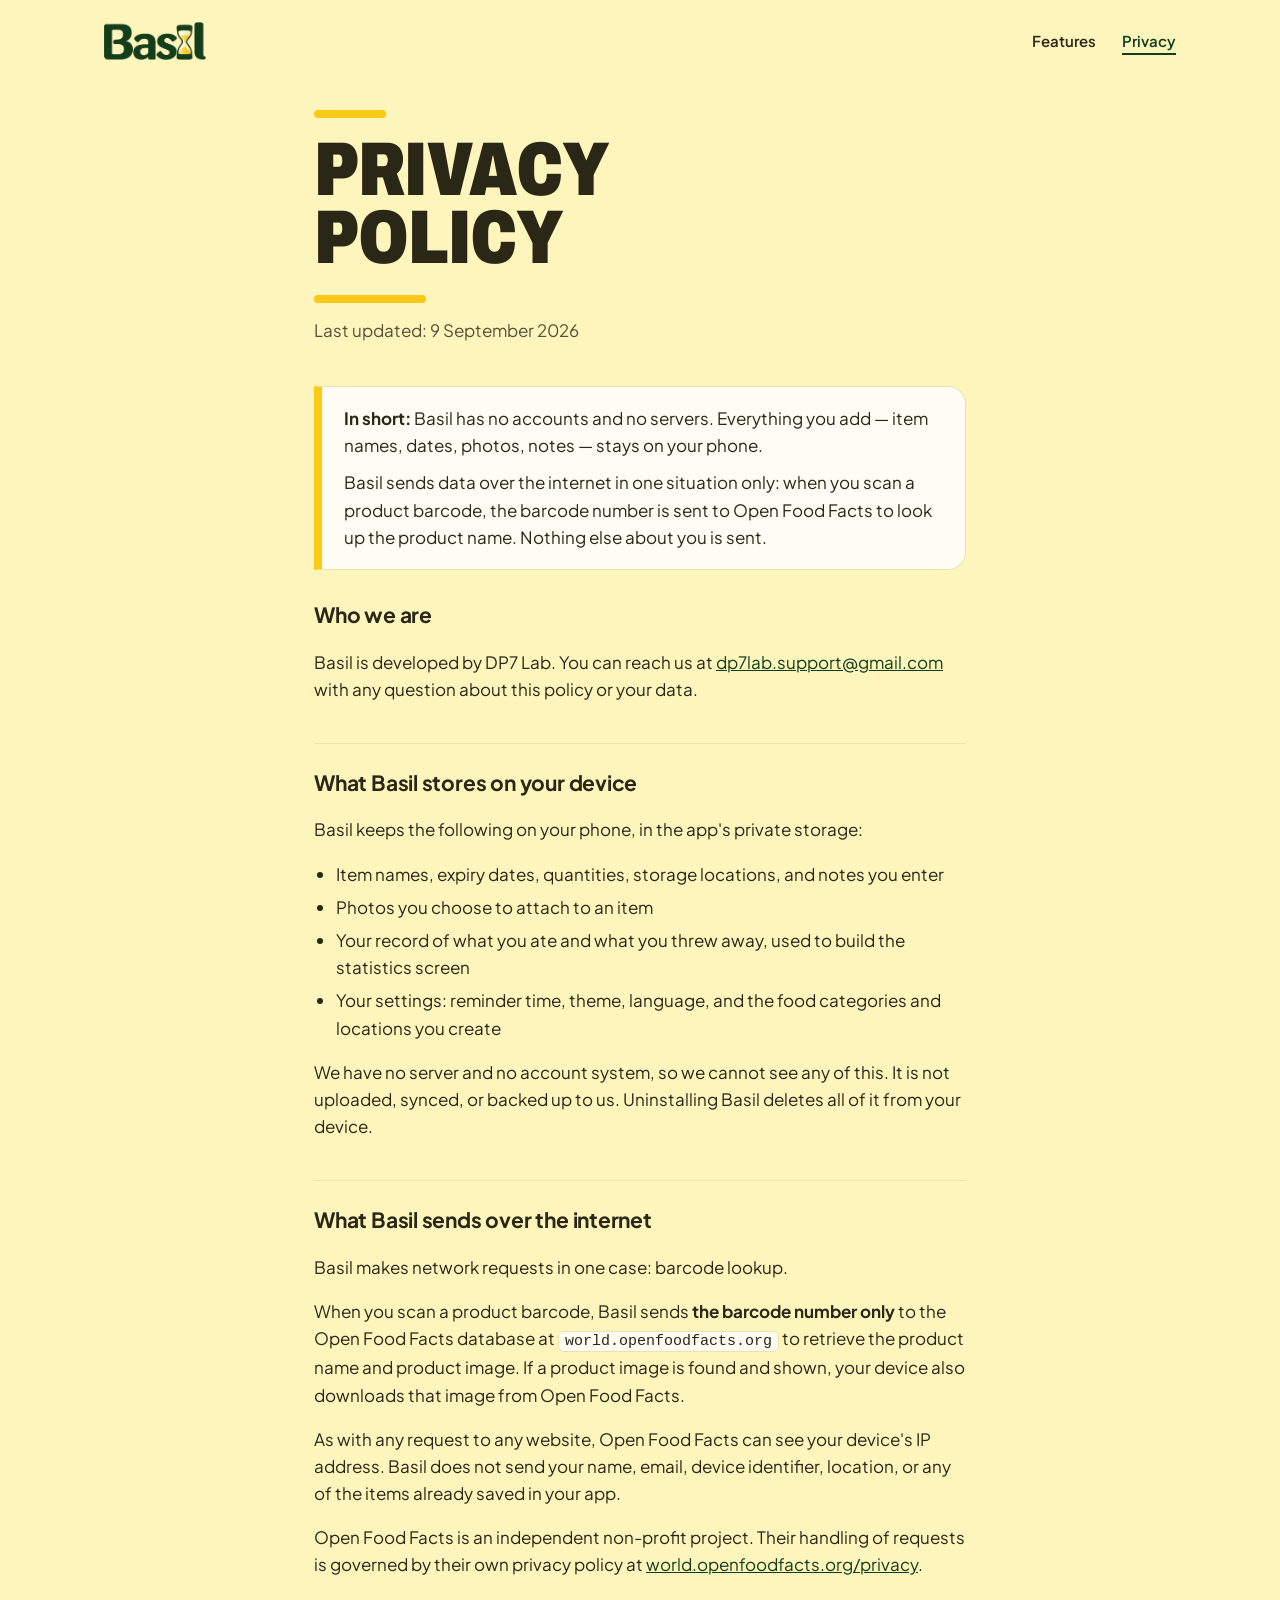
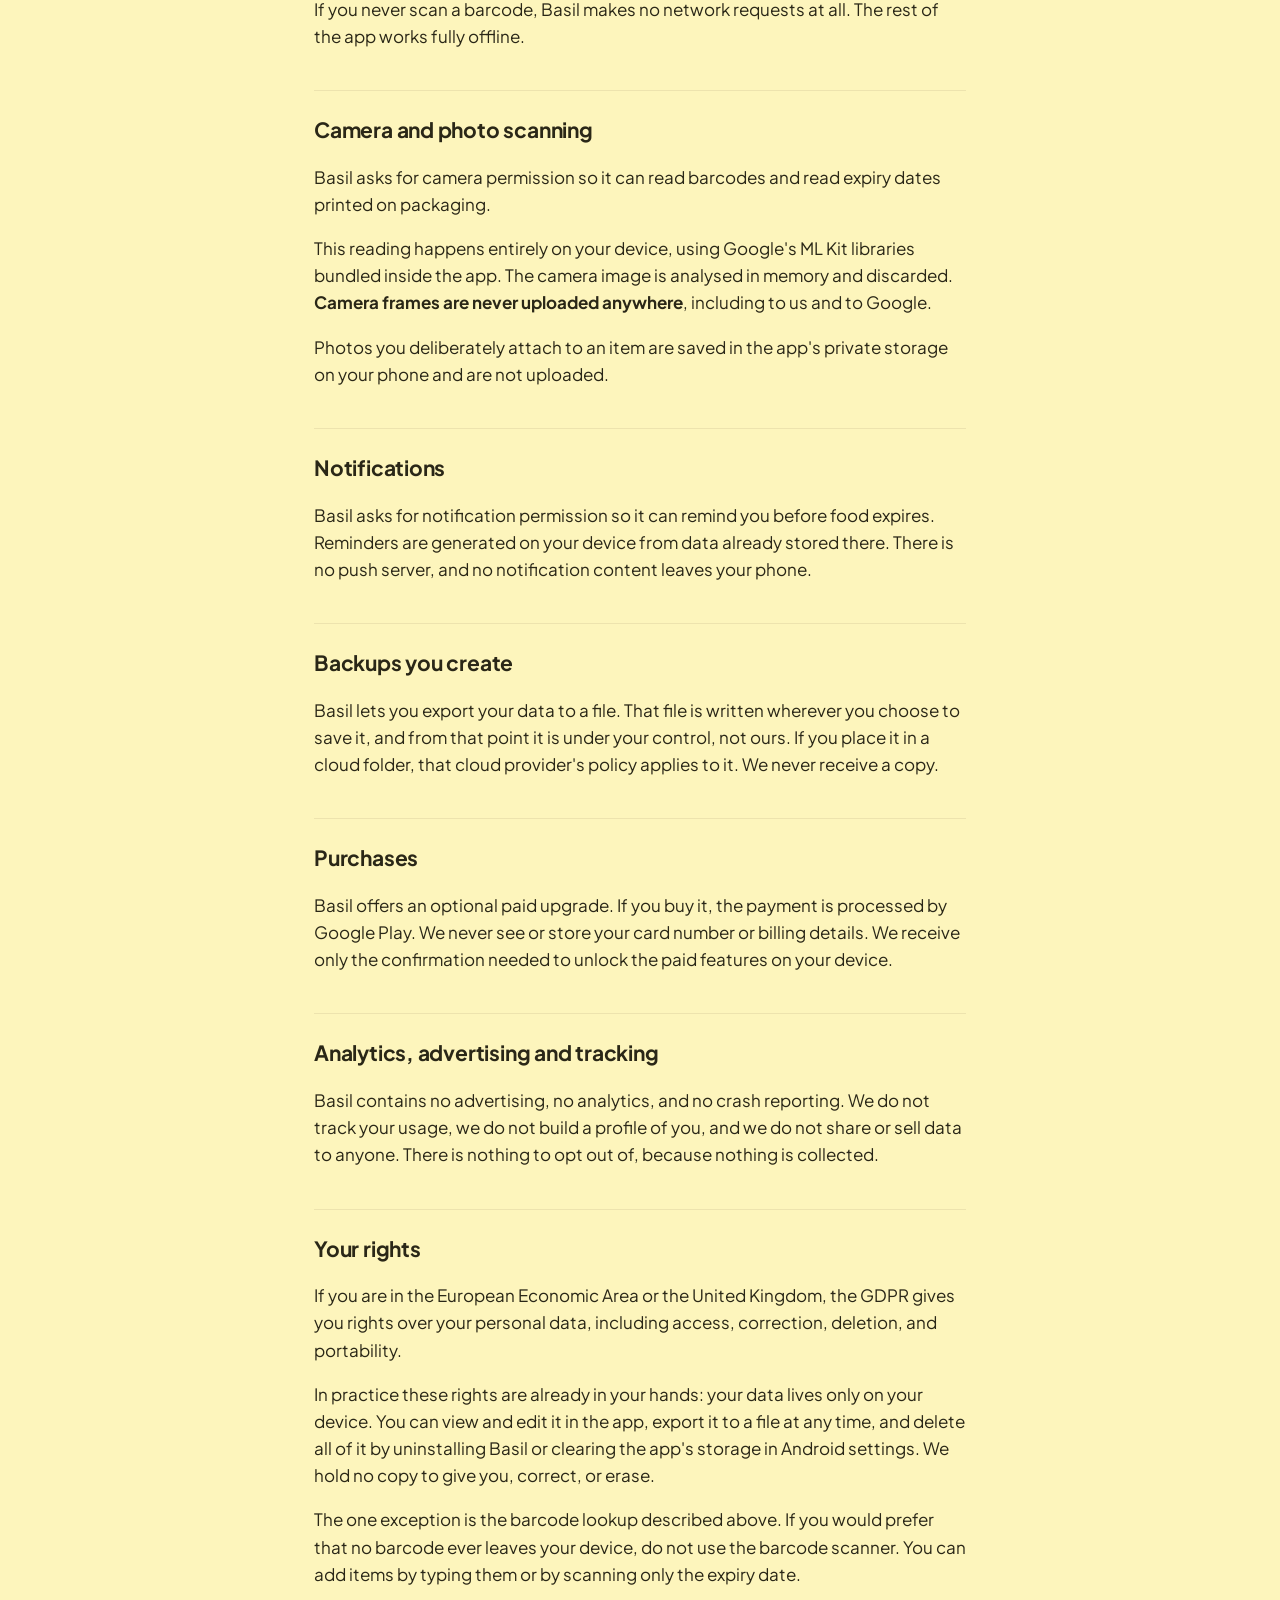
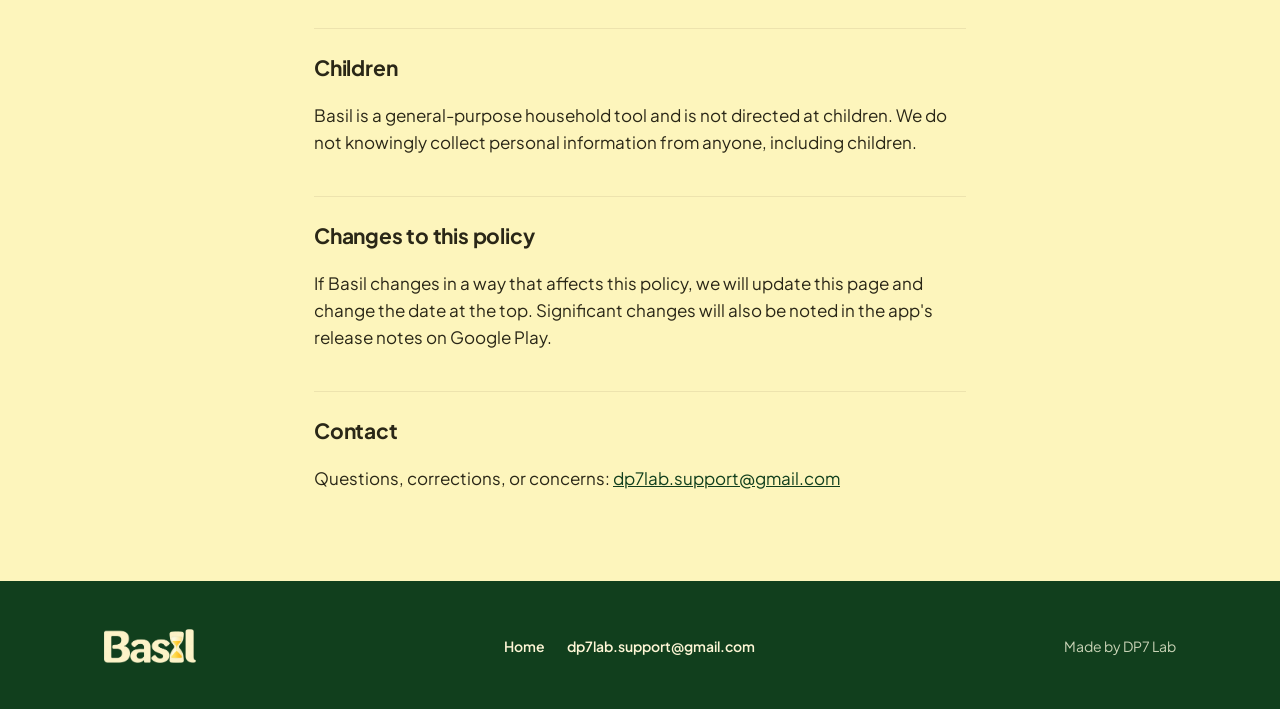
==== commit 26750b31: "Thanh điều hướng giống nhau ở cả hai trang: Features và Privacy Trang chính sách trước đây hiện Home" ====
--- a/privacy.html
+++ b/privacy.html
@@ -18,8 +18,8 @@
   <nav>
     <a class="brand" href="./"><img src="img/wordmark.png" alt="Basil" width="480" height="178"></a>
     <div class="links">
-      <a href="./">Home</a>
-      <a href="mailto:dp7lab.support@gmail.com">Contact</a>
+      <a href="./#features">Features</a>
+      <a href="privacy.html" aria-current="page">Privacy</a>
     </div>
   </nav>
 </header>
--- a/style.css
+++ b/style.css
@@ -38,7 +38,7 @@
 .brand img { height: 38px; width: auto; }
 nav .links { display: flex; gap: 26px; font-size: 15px; font-weight: 600; }
 nav .links a { color: var(--ink); text-decoration: none; }
-nav .links a:hover { color: var(--forest); text-decoration: underline; text-underline-offset: 4px; }
+nav .links a:hover, nav .links a[aria-current="page"] { color: var(--forest); text-decoration: underline; text-decoration-thickness: 2px; text-underline-offset: 6px; }
 
 /* display type, in the voice of the store images */
 .display {
